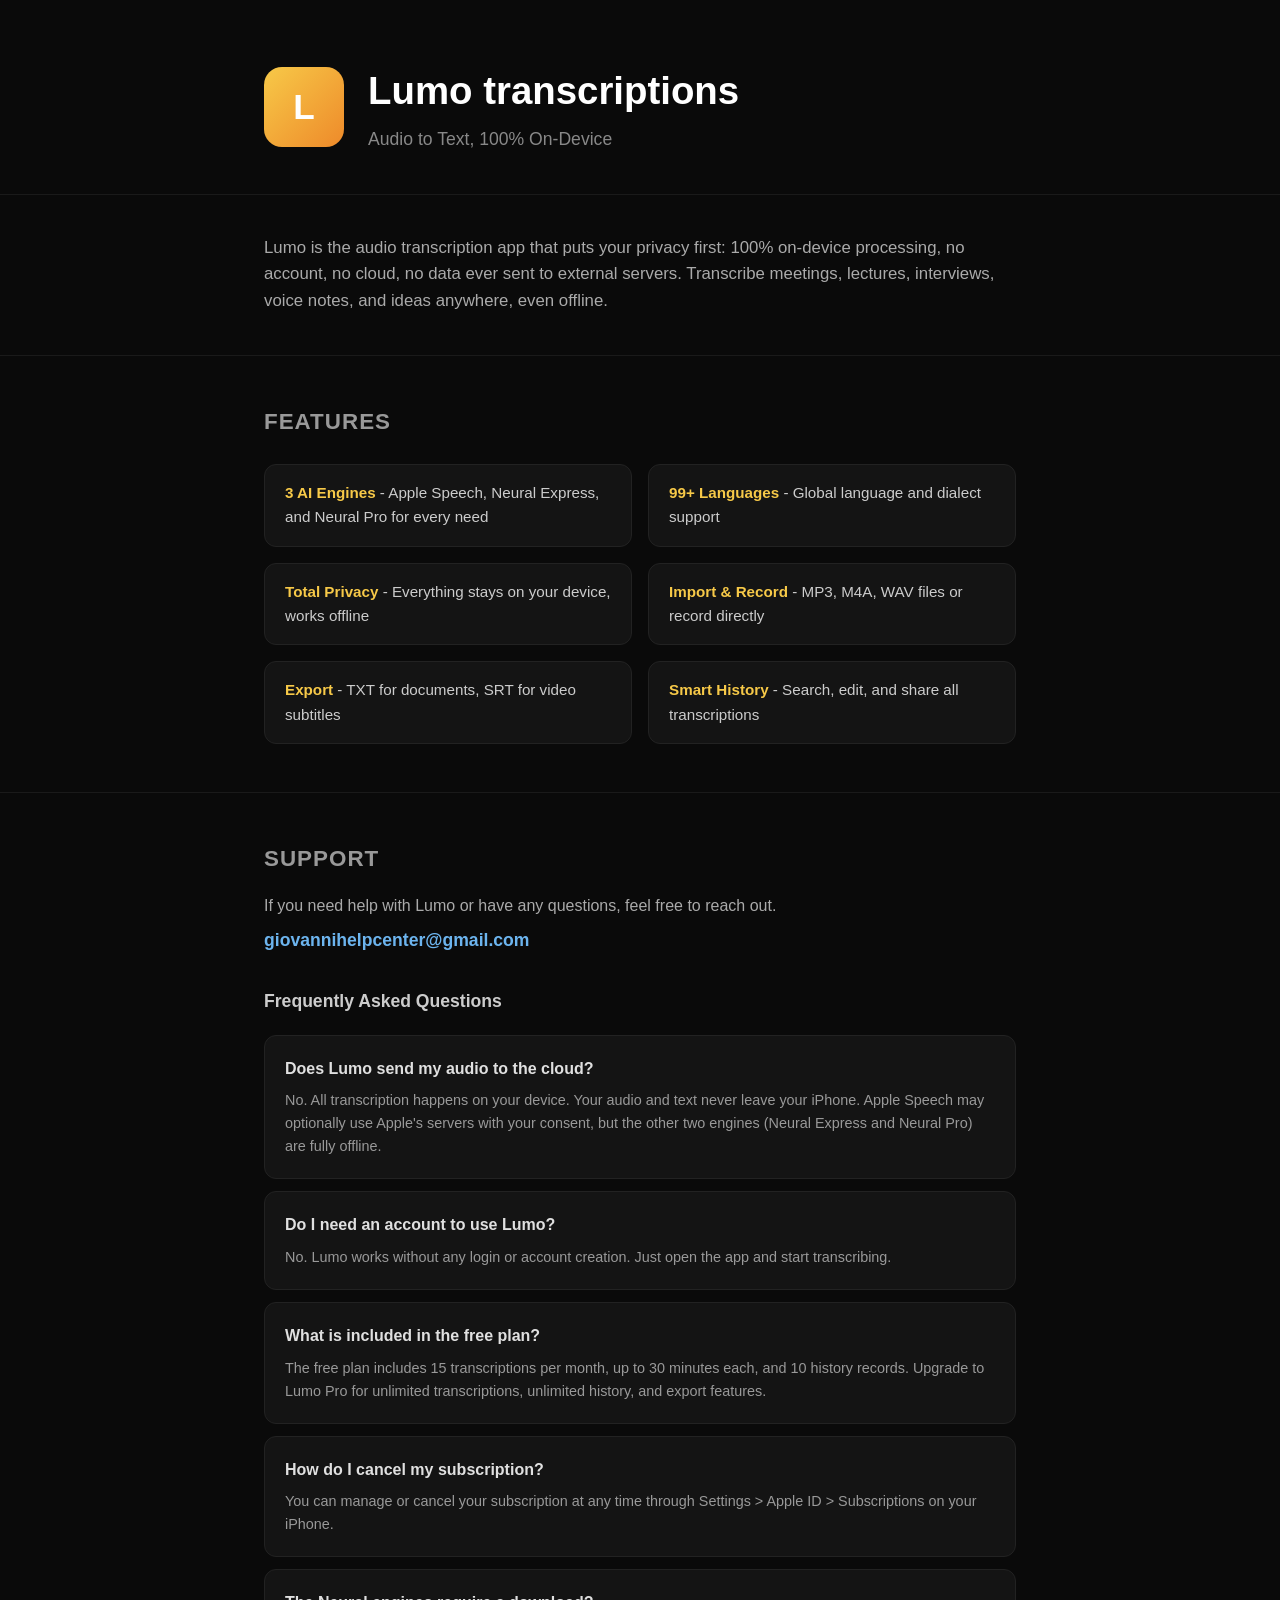
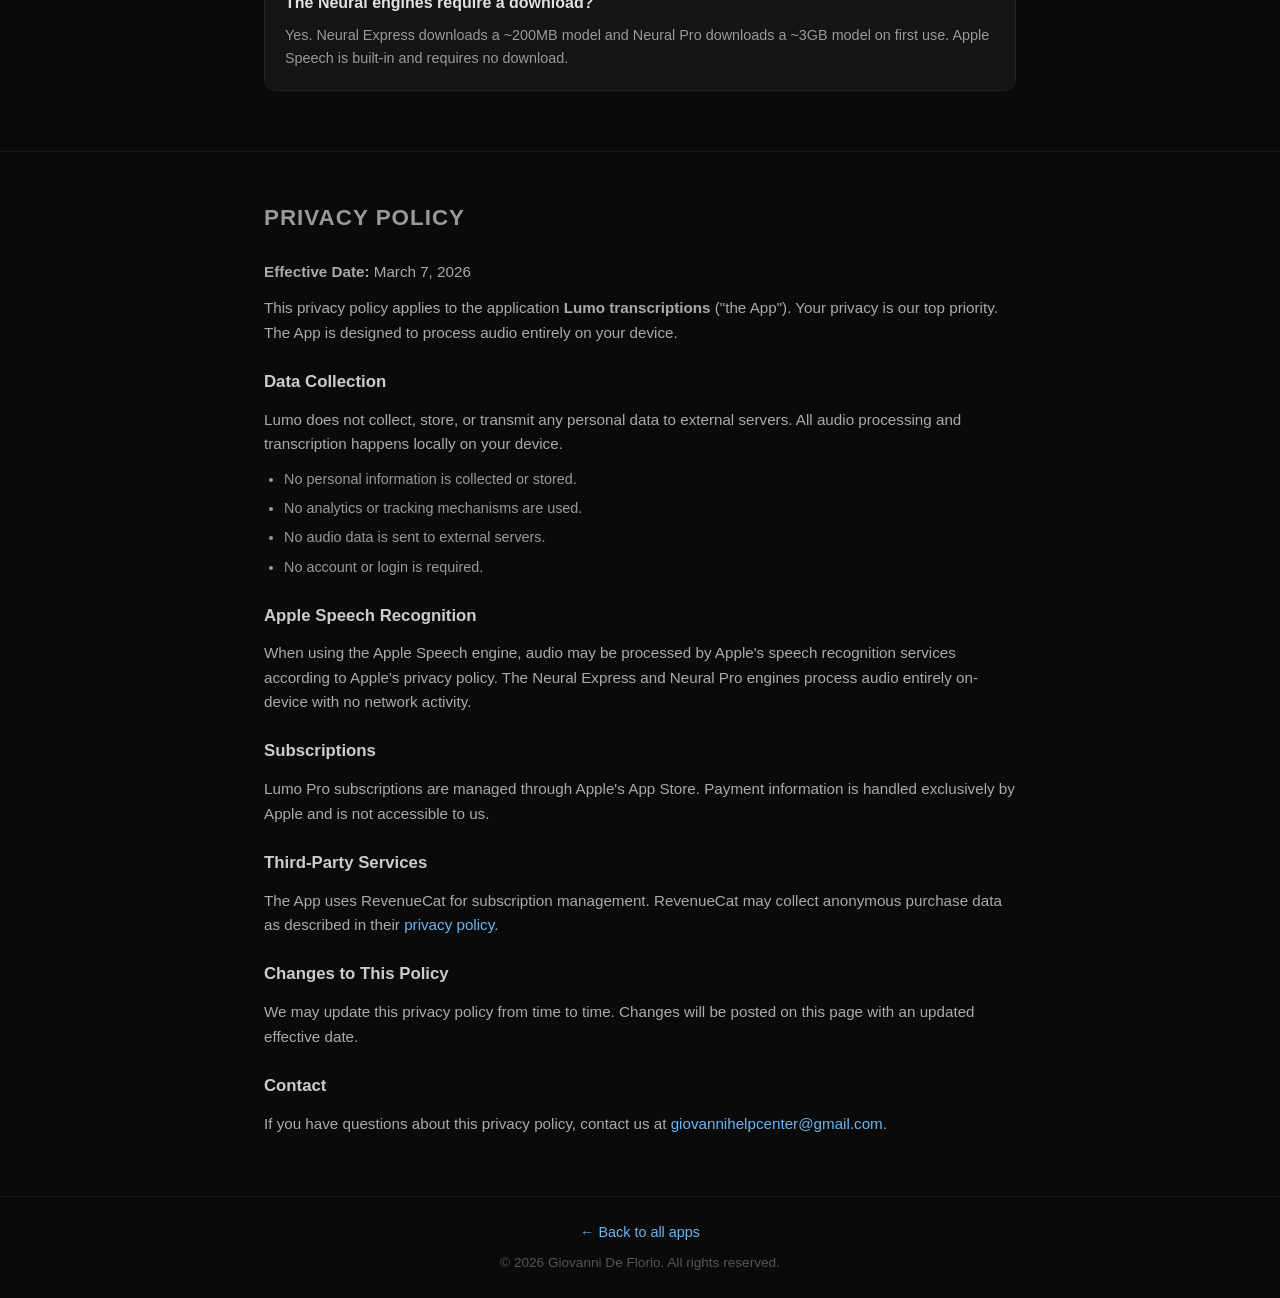
==== lumo/index.html @ 3e91b981 "new" ====
<!DOCTYPE html>
<html lang="en">
<head>
    <meta charset="UTF-8">
    <meta name="viewport" content="width=device-width, initial-scale=1.0">
    <title>Lumo transcriptions - Support</title>
    <link rel="stylesheet" href="../style.css">
    <link rel="stylesheet" href="style.css">
</head>
<body>
    <header class="app-header">
        <div class="container">
            <div class="app-hero">
                <div class="app-icon-large">L</div>
                <div>
                    <h1>Lumo transcriptions</h1>
                    <p class="tagline">Audio to Text, 100% On-Device</p>
                </div>
            </div>
        </div>
    </header>

    <main>
        <section class="app-description">
            <div class="container">
                <p>Lumo is the audio transcription app that puts your privacy first: 100% on-device processing, no account, no cloud, no data ever sent to external servers. Transcribe meetings, lectures, interviews, voice notes, and ideas anywhere, even offline.</p>
            </div>
        </section>

        <section class="features-section">
            <div class="container">
                <h2>Features</h2>
                <ul class="feature-list">
                    <li><strong>3 AI Engines</strong> - Apple Speech, Neural Express, and Neural Pro for every need</li>
                    <li><strong>99+ Languages</strong> - Global language and dialect support</li>
                    <li><strong>Total Privacy</strong> - Everything stays on your device, works offline</li>
                    <li><strong>Import & Record</strong> - MP3, M4A, WAV files or record directly</li>
                    <li><strong>Export</strong> - TXT for documents, SRT for video subtitles</li>
                    <li><strong>Smart History</strong> - Search, edit, and share all transcriptions</li>
                </ul>
            </div>
        </section>

        <section class="support-section" id="support">
            <div class="container">
                <h2>Support</h2>
                <p>If you need help with Lumo or have any questions, feel free to reach out.</p>
                <p class="support-email">
                    <a href="mailto:giovannihelpcenter@gmail.com">giovannihelpcenter@gmail.com</a>
                </p>
                <div class="faq">
                    <h3>Frequently Asked Questions</h3>
                    <div class="faq-item">
                        <h4>Does Lumo send my audio to the cloud?</h4>
                        <p>No. All transcription happens on your device. Your audio and text never leave your iPhone. Apple Speech may optionally use Apple's servers with your consent, but the other two engines (Neural Express and Neural Pro) are fully offline.</p>
                    </div>
                    <div class="faq-item">
                        <h4>Do I need an account to use Lumo?</h4>
                        <p>No. Lumo works without any login or account creation. Just open the app and start transcribing.</p>
                    </div>
                    <div class="faq-item">
                        <h4>What is included in the free plan?</h4>
                        <p>The free plan includes 15 transcriptions per month, up to 30 minutes each, and 10 history records. Upgrade to Lumo Pro for unlimited transcriptions, unlimited history, and export features.</p>
                    </div>
                    <div class="faq-item">
                        <h4>How do I cancel my subscription?</h4>
                        <p>You can manage or cancel your subscription at any time through Settings > Apple ID > Subscriptions on your iPhone.</p>
                    </div>
                    <div class="faq-item">
                        <h4>The Neural engines require a download?</h4>
                        <p>Yes. Neural Express downloads a ~200MB model and Neural Pro downloads a ~3GB model on first use. Apple Speech is built-in and requires no download.</p>
                    </div>
                </div>
            </div>
        </section>

        <section class="privacy-section" id="privacy">
            <div class="container">
                <h2>Privacy Policy</h2>
                <p><strong>Effective Date:</strong> March 7, 2026</p>

                <p>This privacy policy applies to the application <strong>Lumo transcriptions</strong> ("the App"). Your privacy is our top priority. The App is designed to process audio entirely on your device.</p>

                <h3>Data Collection</h3>
                <p>Lumo does not collect, store, or transmit any personal data to external servers. All audio processing and transcription happens locally on your device.</p>
                <ul>
                    <li>No personal information is collected or stored.</li>
                    <li>No analytics or tracking mechanisms are used.</li>
                    <li>No audio data is sent to external servers.</li>
                    <li>No account or login is required.</li>
                </ul>

                <h3>Apple Speech Recognition</h3>
                <p>When using the Apple Speech engine, audio may be processed by Apple's speech recognition services according to Apple's privacy policy. The Neural Express and Neural Pro engines process audio entirely on-device with no network activity.</p>

                <h3>Subscriptions</h3>
                <p>Lumo Pro subscriptions are managed through Apple's App Store. Payment information is handled exclusively by Apple and is not accessible to us.</p>

                <h3>Third-Party Services</h3>
                <p>The App uses RevenueCat for subscription management. RevenueCat may collect anonymous purchase data as described in their <a href="https://www.revenuecat.com/privacy/" target="_blank" rel="noopener">privacy policy</a>.</p>

                <h3>Changes to This Policy</h3>
                <p>We may update this privacy policy from time to time. Changes will be posted on this page with an updated effective date.</p>

                <h3>Contact</h3>
                <p>If you have questions about this privacy policy, contact us at <a href="mailto:giovannihelpcenter@gmail.com">giovannihelpcenter@gmail.com</a>.</p>
            </div>
        </section>
    </main>

    <footer>
        <div class="container">
            <p><a href="/">&larr; Back to all apps</a></p>
            <p>&copy; 2026 Giovanni De Florio. All rights reserved.</p>
        </div>
    </footer>
</body>
</html>
---- style.css ----
* {
    box-sizing: border-box;
    margin: 0;
    padding: 0;
}

body {
    font-family: -apple-system, BlinkMacSystemFont, 'Segoe UI', Roboto, sans-serif;
    background: #0a0a0a;
    color: #e0e0e0;
    min-height: 100vh;
    line-height: 1.6;
}

a {
    color: #6cb4ee;
    text-decoration: none;
}

a:hover {
    color: #8cc8ff;
}

.container {
    max-width: 800px;
    margin: 0 auto;
    padding: 0 24px;
}

/* Header */
header {
    padding: 80px 24px 40px;
    text-align: center;
    border-bottom: 1px solid #1a1a1a;
}

header h1 {
    font-size: 2.4rem;
    font-weight: 700;
    color: #fff;
    margin-bottom: 8px;
}

.tagline {
    font-size: 1.1rem;
    color: #888;
    font-weight: 400;
}

/* Apps */
.apps {
    padding: 60px 24px;
}

.apps h2, .contact h2 {
    font-size: 1.4rem;
    font-weight: 600;
    color: #999;
    text-transform: uppercase;
    letter-spacing: 1px;
    margin-bottom: 32px;
}

.apps-grid {
    display: grid;
    gap: 20px;
}

.app-card {
    display: flex;
    align-items: center;
    gap: 20px;
    background: #141414;
    border: 1px solid #222;
    border-radius: 16px;
    padding: 24px;
    text-decoration: none;
    color: inherit;
    transition: border-color 0.2s, background 0.2s;
}

.app-card:hover {
    border-color: #333;
    background: #1a1a1a;
    color: inherit;
}

.app-icon-placeholder {
    width: 64px;
    height: 64px;
    border-radius: 14px;
    background: linear-gradient(135deg, #f7c948, #ee8a2a);
    display: flex;
    align-items: center;
    justify-content: center;
    font-size: 1.8rem;
    font-weight: 700;
    color: #fff;
    flex-shrink: 0;
}

.app-info h3 {
    font-size: 1.2rem;
    font-weight: 600;
    color: #fff;
    margin-bottom: 4px;
}

.app-info p {
    font-size: 0.95rem;
    color: #888;
    margin-bottom: 8px;
}

.app-badge {
    display: inline-block;
    font-size: 0.75rem;
    font-weight: 600;
    color: #f7c948;
    background: rgba(247, 201, 72, 0.1);
    border: 1px solid rgba(247, 201, 72, 0.2);
    padding: 2px 10px;
    border-radius: 20px;
}

/* Contact */
.contact {
    padding: 40px 24px 60px;
    text-align: center;
    border-top: 1px solid #1a1a1a;
}

.contact p {
    color: #888;
    font-size: 1rem;
}

/* Footer */
footer {
    padding: 24px;
    text-align: center;
    border-top: 1px solid #1a1a1a;
}

footer p {
    color: #555;
    font-size: 0.85rem;
}

/* Responsive */
@media (max-width: 600px) {
    header { padding: 60px 16px 32px; }
    header h1 { font-size: 1.8rem; }
    .app-card { flex-direction: column; text-align: center; }
    .app-icon-placeholder { width: 56px; height: 56px; font-size: 1.5rem; }
}
---- lumo/style.css ----
/* Lumo-specific styles */

.app-header {
    padding: 60px 24px 40px;
    text-align: left;
}

.app-hero {
    display: flex;
    align-items: center;
    gap: 24px;
    max-width: 800px;
    margin: 0 auto;
}

.app-icon-large {
    width: 80px;
    height: 80px;
    border-radius: 18px;
    background: linear-gradient(135deg, #f7c948, #ee8a2a);
    display: flex;
    align-items: center;
    justify-content: center;
    font-size: 2.2rem;
    font-weight: 700;
    color: #fff;
    flex-shrink: 0;
}

.app-header h1 {
    margin-bottom: 4px;
}

/* Description */
.app-description {
    padding: 40px 24px;
    border-bottom: 1px solid #1a1a1a;
}

.app-description p {
    color: #aaa;
    font-size: 1.05rem;
    max-width: 800px;
    margin: 0 auto;
}

/* Features */
.features-section {
    padding: 48px 24px;
    border-bottom: 1px solid #1a1a1a;
}

.features-section h2 {
    font-size: 1.4rem;
    font-weight: 600;
    color: #999;
    text-transform: uppercase;
    letter-spacing: 1px;
    margin-bottom: 24px;
}

.feature-list {
    list-style: none;
    padding: 0;
    display: grid;
    grid-template-columns: repeat(auto-fit, minmax(280px, 1fr));
    gap: 16px;
}

.feature-list li {
    background: #141414;
    border: 1px solid #222;
    border-radius: 12px;
    padding: 16px 20px;
    font-size: 0.95rem;
    color: #ccc;
}

.feature-list li strong {
    color: #f7c948;
}

/* Support */
.support-section {
    padding: 48px 24px;
    border-bottom: 1px solid #1a1a1a;
}

.support-section h2 {
    font-size: 1.4rem;
    font-weight: 600;
    color: #999;
    text-transform: uppercase;
    letter-spacing: 1px;
    margin-bottom: 16px;
}

.support-section > .container > p {
    color: #aaa;
    margin-bottom: 8px;
}

.support-email {
    margin-bottom: 32px !important;
}

.support-email a {
    font-size: 1.1rem;
    font-weight: 600;
    color: #6cb4ee;
}

.faq h3 {
    font-size: 1.1rem;
    color: #ccc;
    margin-bottom: 20px;
    font-weight: 600;
}

.faq-item {
    background: #141414;
    border: 1px solid #222;
    border-radius: 12px;
    padding: 20px;
    margin-bottom: 12px;
}

.faq-item h4 {
    color: #e0e0e0;
    font-size: 1rem;
    font-weight: 600;
    margin-bottom: 8px;
}

.faq-item p {
    color: #999;
    font-size: 0.9rem;
    line-height: 1.6;
}

/* Privacy */
.privacy-section {
    padding: 48px 24px;
}

.privacy-section h2 {
    font-size: 1.4rem;
    font-weight: 600;
    color: #999;
    text-transform: uppercase;
    letter-spacing: 1px;
    margin-bottom: 24px;
}

.privacy-section h3 {
    color: #ccc;
    font-size: 1.05rem;
    margin: 24px 0 12px;
    font-weight: 600;
}

.privacy-section p {
    color: #aaa;
    font-size: 0.95rem;
    margin-bottom: 12px;
}

.privacy-section ul {
    padding-left: 20px;
    margin-bottom: 16px;
}

.privacy-section li {
    color: #999;
    font-size: 0.9rem;
    margin-bottom: 6px;
}

/* Footer override */
footer a {
    display: block;
    margin-bottom: 8px;
    font-size: 0.9rem;
}

/* Responsive */
@media (max-width: 600px) {
    .app-hero {
        flex-direction: column;
        text-align: center;
    }
    .app-icon-large {
        width: 64px;
        height: 64px;
        font-size: 1.8rem;
    }
    .feature-list {
        grid-template-columns: 1fr;
    }
}
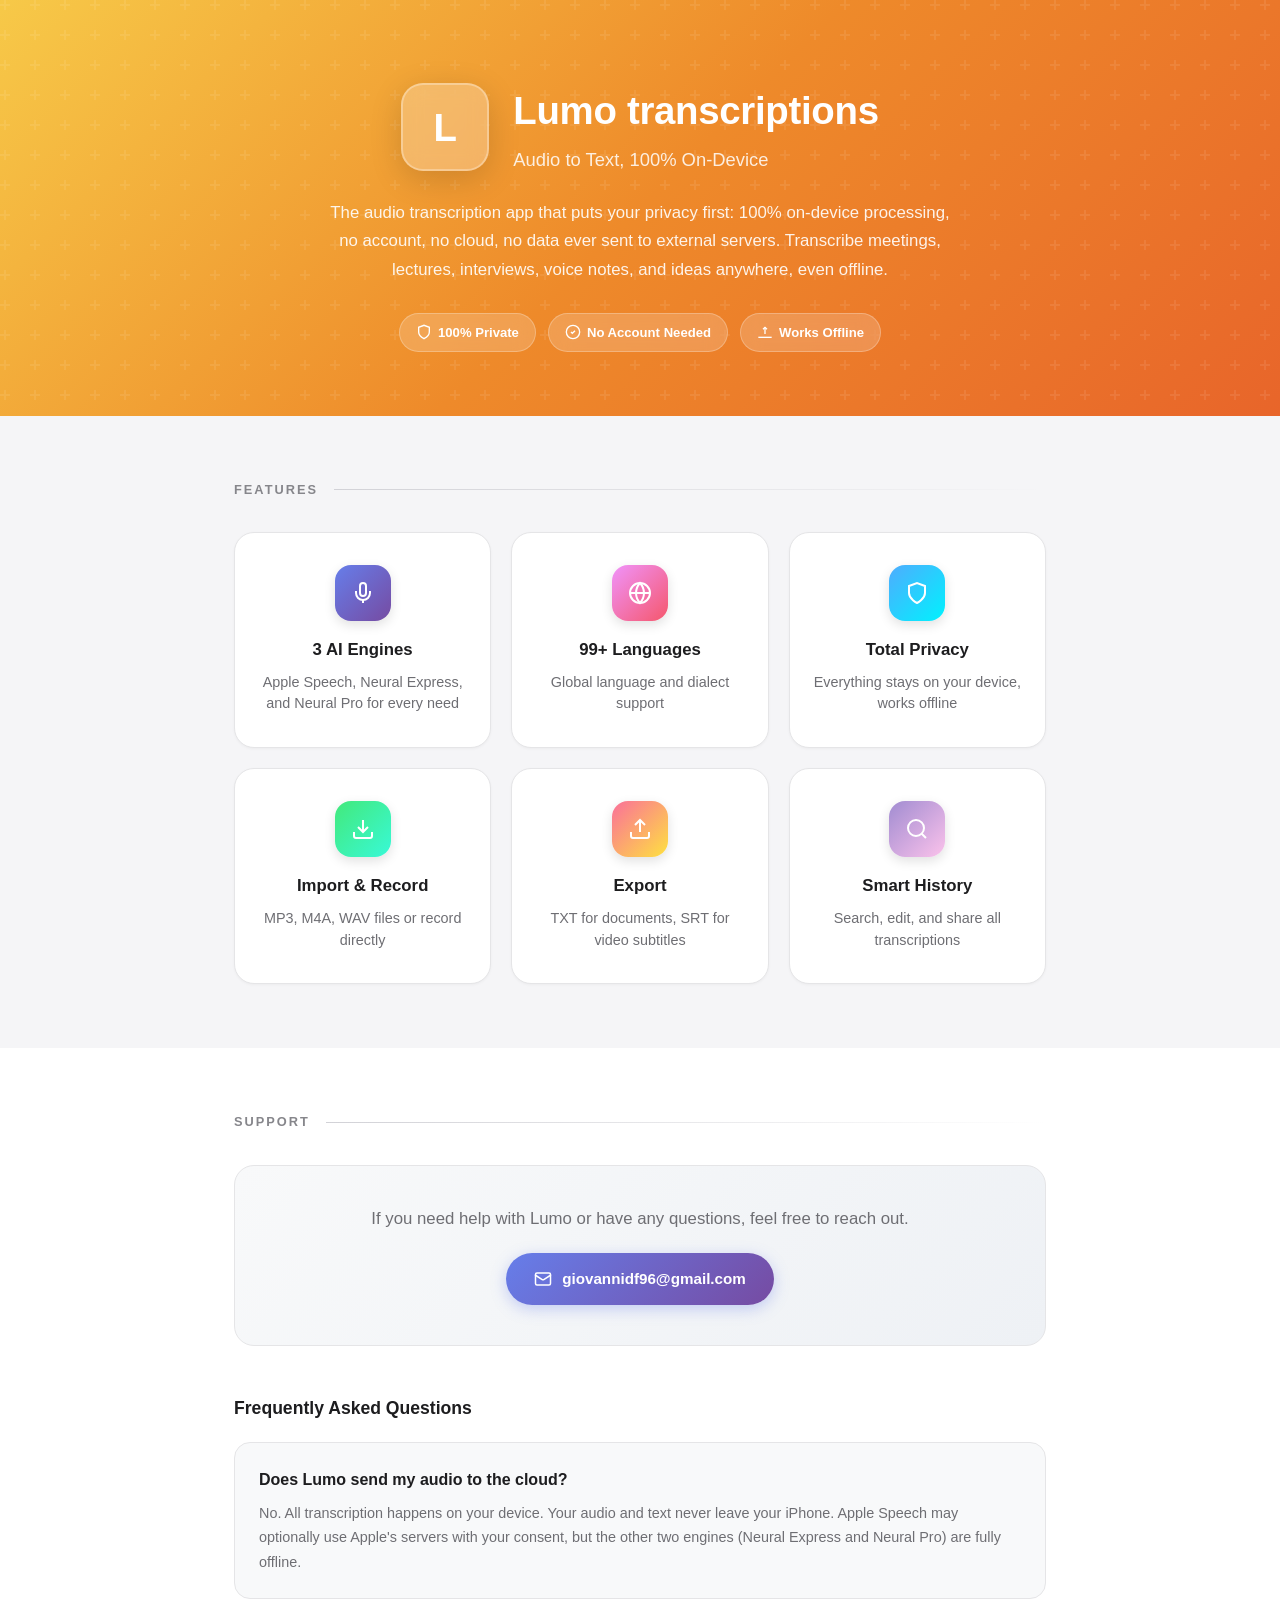
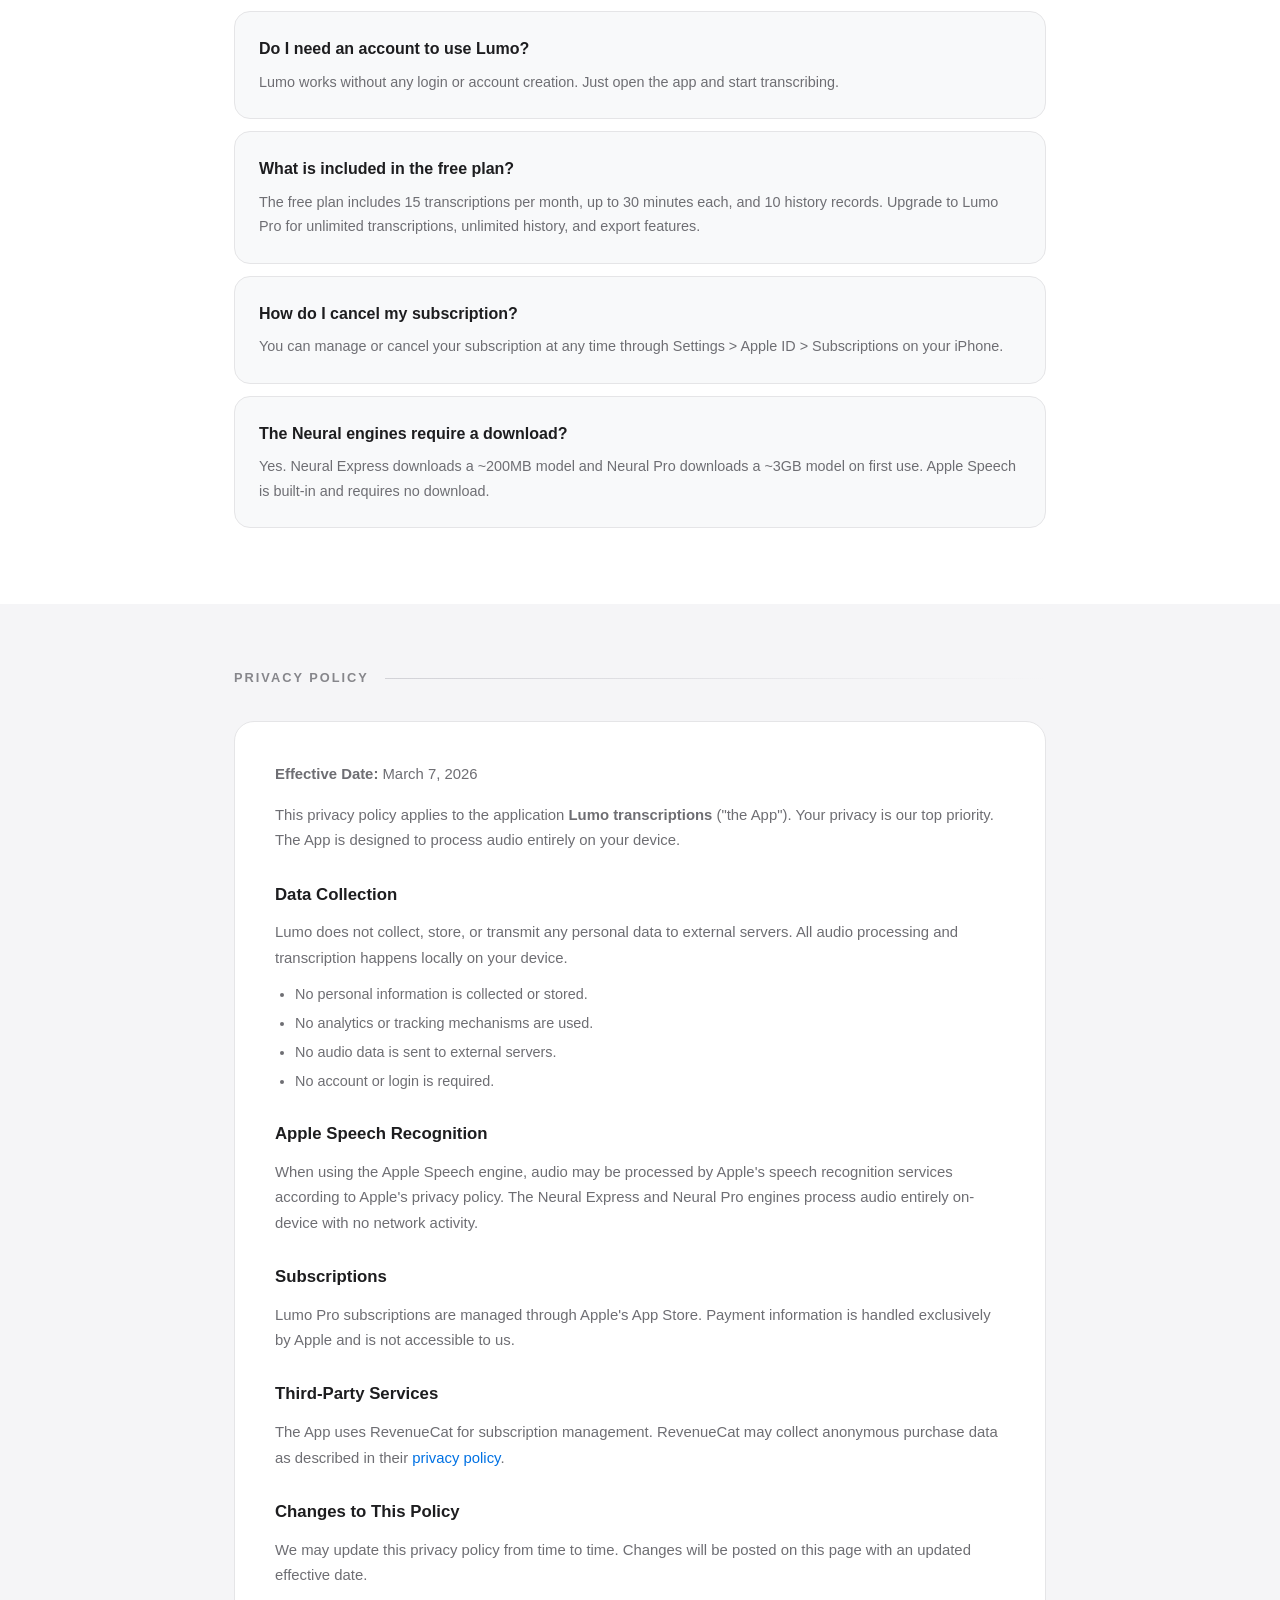
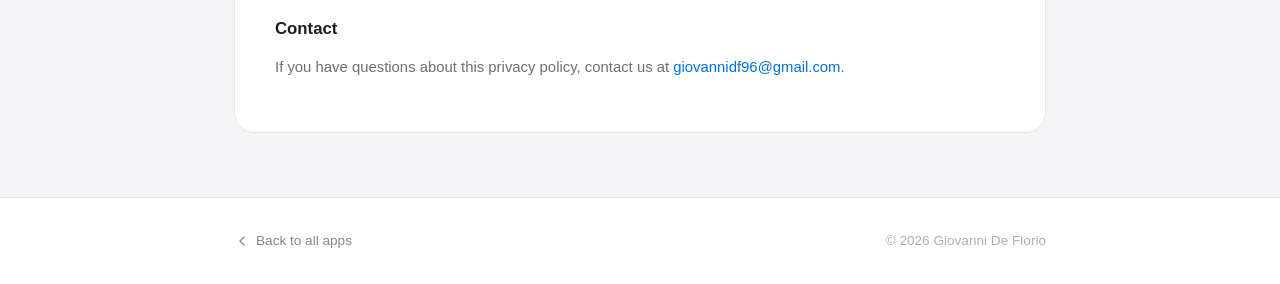
==== commit f6567448: "up" ====
--- a/lumo/index.html
+++ b/lumo/index.html
@@ -3,51 +3,107 @@
 <head>
     <meta charset="UTF-8">
     <meta name="viewport" content="width=device-width, initial-scale=1.0">
-    <title>Lumo transcriptions - Support</title>
+    <title>Lumo transcriptions - Privacy-First Audio Transcription</title>
     <link rel="stylesheet" href="../style.css">
     <link rel="stylesheet" href="style.css">
 </head>
 <body>
     <header class="app-header">
-        <div class="container">
+        <div class="header-bg"></div>
+        <div class="container header-content">
             <div class="app-hero">
                 <div class="app-icon-large">L</div>
-                <div>
+                <div class="hero-text">
                     <h1>Lumo transcriptions</h1>
                     <p class="tagline">Audio to Text, 100% On-Device</p>
                 </div>
+            </div>
+            <p class="hero-desc">The audio transcription app that puts your privacy first: 100% on-device processing, no account, no cloud, no data ever sent to external servers. Transcribe meetings, lectures, interviews, voice notes, and ideas anywhere, even offline.</p>
+            <div class="hero-badges">
+                <span class="hero-badge">
+                    <svg width="16" height="16" viewBox="0 0 24 24" fill="none" stroke="currentColor" stroke-width="2"><path d="M12 22s8-4 8-10V5l-8-3-8 3v7c0 6 8 10 8 10z"/></svg>
+                    100% Private
+                </span>
+                <span class="hero-badge">
+                    <svg width="16" height="16" viewBox="0 0 24 24" fill="none" stroke="currentColor" stroke-width="2"><circle cx="12" cy="12" r="10"/><path d="m9 12 2 2 4-4"/></svg>
+                    No Account Needed
+                </span>
+                <span class="hero-badge">
+                    <svg width="16" height="16" viewBox="0 0 24 24" fill="none" stroke="currentColor" stroke-width="2"><path d="M2 20h20"/><path d="m9 8 3-3 3 3"/><path d="M12 5v10"/></svg>
+                    Works Offline
+                </span>
             </div>
         </div>
     </header>
 
     <main>
-        <section class="app-description">
-            <div class="container">
-                <p>Lumo is the audio transcription app that puts your privacy first: 100% on-device processing, no account, no cloud, no data ever sent to external servers. Transcribe meetings, lectures, interviews, voice notes, and ideas anywhere, even offline.</p>
-            </div>
-        </section>
-
         <section class="features-section">
             <div class="container">
-                <h2>Features</h2>
-                <ul class="feature-list">
-                    <li><strong>3 AI Engines</strong> - Apple Speech, Neural Express, and Neural Pro for every need</li>
-                    <li><strong>99+ Languages</strong> - Global language and dialect support</li>
-                    <li><strong>Total Privacy</strong> - Everything stays on your device, works offline</li>
-                    <li><strong>Import & Record</strong> - MP3, M4A, WAV files or record directly</li>
-                    <li><strong>Export</strong> - TXT for documents, SRT for video subtitles</li>
-                    <li><strong>Smart History</strong> - Search, edit, and share all transcriptions</li>
-                </ul>
+                <div class="section-header">
+                    <h2>Features</h2>
+                    <div class="section-line"></div>
+                </div>
+                <div class="features-grid">
+                    <div class="feature-card">
+                        <div class="feature-icon" style="background: linear-gradient(135deg, #667eea, #764ba2);">
+                            <svg width="24" height="24" viewBox="0 0 24 24" fill="none" stroke="#fff" stroke-width="2"><path d="M12 2a3 3 0 0 0-3 3v7a3 3 0 0 0 6 0V5a3 3 0 0 0-3-3Z"/><path d="M19 10v2a7 7 0 0 1-14 0v-2"/><line x1="12" x2="12" y1="19" y2="22"/></svg>
+                        </div>
+                        <h3>3 AI Engines</h3>
+                        <p>Apple Speech, Neural Express, and Neural Pro for every need</p>
+                    </div>
+                    <div class="feature-card">
+                        <div class="feature-icon" style="background: linear-gradient(135deg, #f093fb, #f5576c);">
+                            <svg width="24" height="24" viewBox="0 0 24 24" fill="none" stroke="#fff" stroke-width="2"><circle cx="12" cy="12" r="10"/><line x1="2" x2="22" y1="12" y2="12"/><path d="M12 2a15.3 15.3 0 0 1 4 10 15.3 15.3 0 0 1-4 10 15.3 15.3 0 0 1-4-10 15.3 15.3 0 0 1 4-10z"/></svg>
+                        </div>
+                        <h3>99+ Languages</h3>
+                        <p>Global language and dialect support</p>
+                    </div>
+                    <div class="feature-card">
+                        <div class="feature-icon" style="background: linear-gradient(135deg, #4facfe, #00f2fe);">
+                            <svg width="24" height="24" viewBox="0 0 24 24" fill="none" stroke="#fff" stroke-width="2"><path d="M12 22s8-4 8-10V5l-8-3-8 3v7c0 6 8 10 8 10z"/></svg>
+                        </div>
+                        <h3>Total Privacy</h3>
+                        <p>Everything stays on your device, works offline</p>
+                    </div>
+                    <div class="feature-card">
+                        <div class="feature-icon" style="background: linear-gradient(135deg, #43e97b, #38f9d7);">
+                            <svg width="24" height="24" viewBox="0 0 24 24" fill="none" stroke="#fff" stroke-width="2"><path d="M21 15v4a2 2 0 0 1-2 2H5a2 2 0 0 1-2-2v-4"/><polyline points="7 10 12 15 17 10"/><line x1="12" x2="12" y1="15" y2="3"/></svg>
+                        </div>
+                        <h3>Import & Record</h3>
+                        <p>MP3, M4A, WAV files or record directly</p>
+                    </div>
+                    <div class="feature-card">
+                        <div class="feature-icon" style="background: linear-gradient(135deg, #fa709a, #fee140);">
+                            <svg width="24" height="24" viewBox="0 0 24 24" fill="none" stroke="#fff" stroke-width="2"><path d="M21 15v4a2 2 0 0 1-2 2H5a2 2 0 0 1-2-2v-4"/><polyline points="17 8 12 3 7 8"/><line x1="12" x2="12" y1="3" y2="15"/></svg>
+                        </div>
+                        <h3>Export</h3>
+                        <p>TXT for documents, SRT for video subtitles</p>
+                    </div>
+                    <div class="feature-card">
+                        <div class="feature-icon" style="background: linear-gradient(135deg, #a18cd1, #fbc2eb);">
+                            <svg width="24" height="24" viewBox="0 0 24 24" fill="none" stroke="#fff" stroke-width="2"><circle cx="11" cy="11" r="8"/><path d="m21 21-4.3-4.3"/></svg>
+                        </div>
+                        <h3>Smart History</h3>
+                        <p>Search, edit, and share all transcriptions</p>
+                    </div>
+                </div>
             </div>
         </section>
 
         <section class="support-section" id="support">
             <div class="container">
-                <h2>Support</h2>
-                <p>If you need help with Lumo or have any questions, feel free to reach out.</p>
-                <p class="support-email">
-                    <a href="mailto:giovannihelpcenter@gmail.com">giovannihelpcenter@gmail.com</a>
-                </p>
+                <div class="section-header">
+                    <h2>Support</h2>
+                    <div class="section-line"></div>
+                </div>
+                <div class="support-box">
+                    <p>If you need help with Lumo or have any questions, feel free to reach out.</p>
+                    <a href="mailto:giovannidf96@gmail.com" class="support-btn">
+                        <svg width="18" height="18" viewBox="0 0 24 24" fill="none" stroke="currentColor" stroke-width="2" stroke-linecap="round" stroke-linejoin="round"><rect x="2" y="4" width="20" height="16" rx="2"/><path d="m22 7-8.97 5.7a1.94 1.94 0 0 1-2.06 0L2 7"/></svg>
+                        giovannidf96@gmail.com
+                    </a>
+                </div>
+
                 <div class="faq">
                     <h3>Frequently Asked Questions</h3>
                     <div class="faq-item">
@@ -56,7 +112,7 @@
                     </div>
                     <div class="faq-item">
                         <h4>Do I need an account to use Lumo?</h4>
-                        <p>No. Lumo works without any login or account creation. Just open the app and start transcribing.</p>
+                        <p>Lumo works without any login or account creation. Just open the app and start transcribing.</p>
                     </div>
                     <div class="faq-item">
                         <h4>What is included in the free plan?</h4>
@@ -76,42 +132,52 @@
 
         <section class="privacy-section" id="privacy">
             <div class="container">
-                <h2>Privacy Policy</h2>
-                <p><strong>Effective Date:</strong> March 7, 2026</p>
+                <div class="section-header">
+                    <h2>Privacy Policy</h2>
+                    <div class="section-line"></div>
+                </div>
+                <div class="privacy-content">
+                    <p class="privacy-date"><strong>Effective Date:</strong> March 7, 2026</p>
 
-                <p>This privacy policy applies to the application <strong>Lumo transcriptions</strong> ("the App"). Your privacy is our top priority. The App is designed to process audio entirely on your device.</p>
+                    <p>This privacy policy applies to the application <strong>Lumo transcriptions</strong> ("the App"). Your privacy is our top priority. The App is designed to process audio entirely on your device.</p>
 
-                <h3>Data Collection</h3>
-                <p>Lumo does not collect, store, or transmit any personal data to external servers. All audio processing and transcription happens locally on your device.</p>
-                <ul>
-                    <li>No personal information is collected or stored.</li>
-                    <li>No analytics or tracking mechanisms are used.</li>
-                    <li>No audio data is sent to external servers.</li>
-                    <li>No account or login is required.</li>
-                </ul>
+                    <h3>Data Collection</h3>
+                    <p>Lumo does not collect, store, or transmit any personal data to external servers. All audio processing and transcription happens locally on your device.</p>
+                    <ul>
+                        <li>No personal information is collected or stored.</li>
+                        <li>No analytics or tracking mechanisms are used.</li>
+                        <li>No audio data is sent to external servers.</li>
+                        <li>No account or login is required.</li>
+                    </ul>
 
-                <h3>Apple Speech Recognition</h3>
-                <p>When using the Apple Speech engine, audio may be processed by Apple's speech recognition services according to Apple's privacy policy. The Neural Express and Neural Pro engines process audio entirely on-device with no network activity.</p>
+                    <h3>Apple Speech Recognition</h3>
+                    <p>When using the Apple Speech engine, audio may be processed by Apple's speech recognition services according to Apple's privacy policy. The Neural Express and Neural Pro engines process audio entirely on-device with no network activity.</p>
 
-                <h3>Subscriptions</h3>
-                <p>Lumo Pro subscriptions are managed through Apple's App Store. Payment information is handled exclusively by Apple and is not accessible to us.</p>
+                    <h3>Subscriptions</h3>
+                    <p>Lumo Pro subscriptions are managed through Apple's App Store. Payment information is handled exclusively by Apple and is not accessible to us.</p>
 
-                <h3>Third-Party Services</h3>
-                <p>The App uses RevenueCat for subscription management. RevenueCat may collect anonymous purchase data as described in their <a href="https://www.revenuecat.com/privacy/" target="_blank" rel="noopener">privacy policy</a>.</p>
+                    <h3>Third-Party Services</h3>
+                    <p>The App uses RevenueCat for subscription management. RevenueCat may collect anonymous purchase data as described in their <a href="https://www.revenuecat.com/privacy/" target="_blank" rel="noopener">privacy policy</a>.</p>
 
-                <h3>Changes to This Policy</h3>
-                <p>We may update this privacy policy from time to time. Changes will be posted on this page with an updated effective date.</p>
+                    <h3>Changes to This Policy</h3>
+                    <p>We may update this privacy policy from time to time. Changes will be posted on this page with an updated effective date.</p>
 
-                <h3>Contact</h3>
-                <p>If you have questions about this privacy policy, contact us at <a href="mailto:giovannihelpcenter@gmail.com">giovannihelpcenter@gmail.com</a>.</p>
+                    <h3>Contact</h3>
+                    <p>If you have questions about this privacy policy, contact us at <a href="mailto:giovannidf96@gmail.com">giovannidf96@gmail.com</a>.</p>
+                </div>
             </div>
         </section>
     </main>
 
     <footer>
         <div class="container">
-            <p><a href="/">&larr; Back to all apps</a></p>
-            <p>&copy; 2026 Giovanni De Florio. All rights reserved.</p>
+            <div class="footer-content">
+                <a href="/" class="back-link">
+                    <svg width="16" height="16" viewBox="0 0 24 24" fill="none" stroke="currentColor" stroke-width="2" stroke-linecap="round" stroke-linejoin="round"><path d="m15 18-6-6 6-6"/></svg>
+                    Back to all apps
+                </a>
+                <p>&copy; 2026 Giovanni De Florio</p>
+            </div>
         </div>
     </footer>
 </body>
--- a/style.css
+++ b/style.css
@@ -5,60 +5,139 @@
 }
 
 body {
-    font-family: -apple-system, BlinkMacSystemFont, 'Segoe UI', Roboto, sans-serif;
-    background: #0a0a0a;
-    color: #e0e0e0;
+    font-family: 'Inter', -apple-system, BlinkMacSystemFont, 'Segoe UI', Roboto, sans-serif;
+    background: #f5f5f7;
+    color: #1d1d1f;
     min-height: 100vh;
     line-height: 1.6;
+    -webkit-font-smoothing: antialiased;
 }
 
 a {
-    color: #6cb4ee;
+    color: #0071e3;
     text-decoration: none;
+    transition: color 0.2s;
 }
 
 a:hover {
-    color: #8cc8ff;
+    color: #0077ed;
 }
 
 .container {
-    max-width: 800px;
+    max-width: 860px;
     margin: 0 auto;
     padding: 0 24px;
 }
 
 /* Header */
 header {
-    padding: 80px 24px 40px;
+    position: relative;
+    padding: 100px 24px 60px;
     text-align: center;
-    border-bottom: 1px solid #1a1a1a;
+    overflow: hidden;
+    background: linear-gradient(135deg, #667eea 0%, #764ba2 100%);
+    color: #fff;
+}
+
+.header-bg {
+    position: absolute;
+    inset: 0;
+    background: url("data:image/svg+xml,%3Csvg width='60' height='60' viewBox='0 0 60 60' xmlns='http://www.w3.org/2000/svg'%3E%3Cg fill='none' fill-rule='evenodd'%3E%3Cg fill='%23ffffff' fill-opacity='0.05'%3E%3Cpath d='M36 34v-4h-2v4h-4v2h4v4h2v-4h4v-2h-4zm0-30V0h-2v4h-4v2h4v4h2V6h4V4h-4zM6 34v-4H4v4H0v2h4v4h2v-4h4v-2H6zM6 4V0H4v4H0v2h4v4h2V6h4V4H6z'/%3E%3C/g%3E%3C/g%3E%3C/svg%3E");
+    pointer-events: none;
+}
+
+.header-content {
+    position: relative;
+    z-index: 1;
+}
+
+.avatar {
+    width: 80px;
+    height: 80px;
+    border-radius: 50%;
+    background: rgba(255, 255, 255, 0.2);
+    backdrop-filter: blur(10px);
+    -webkit-backdrop-filter: blur(10px);
+    border: 2px solid rgba(255, 255, 255, 0.3);
+    display: flex;
+    align-items: center;
+    justify-content: center;
+    font-size: 1.6rem;
+    font-weight: 700;
+    color: #fff;
+    margin: 0 auto 24px;
+    letter-spacing: 1px;
 }
 
 header h1 {
-    font-size: 2.4rem;
+    font-size: 2.8rem;
+    font-weight: 800;
+    color: #fff;
+    margin-bottom: 8px;
+    letter-spacing: -0.5px;
+}
+
+.tagline {
+    font-size: 1.2rem;
+    color: rgba(255, 255, 255, 0.8);
+    font-weight: 500;
+    margin-bottom: 28px;
+}
+
+.header-links {
+    display: flex;
+    justify-content: center;
+    gap: 12px;
+}
+
+.header-link {
+    display: inline-flex;
+    align-items: center;
+    gap: 8px;
+    color: #fff;
+    background: rgba(255, 255, 255, 0.15);
+    backdrop-filter: blur(10px);
+    -webkit-backdrop-filter: blur(10px);
+    border: 1px solid rgba(255, 255, 255, 0.2);
+    padding: 10px 20px;
+    border-radius: 50px;
+    font-size: 0.9rem;
+    font-weight: 500;
+    transition: background 0.2s, transform 0.2s;
+}
+
+.header-link:hover {
+    background: rgba(255, 255, 255, 0.25);
+    color: #fff;
+    transform: translateY(-1px);
+}
+
+/* Section header */
+.section-header {
+    display: flex;
+    align-items: center;
+    gap: 16px;
+    margin-bottom: 32px;
+}
+
+.section-header h2 {
+    font-size: 0.8rem;
     font-weight: 700;
-    color: #fff;
-    margin-bottom: 8px;
-}
-
-.tagline {
-    font-size: 1.1rem;
-    color: #888;
-    font-weight: 400;
+    color: #86868b;
+    text-transform: uppercase;
+    letter-spacing: 2px;
+    white-space: nowrap;
+}
+
+.section-line {
+    flex: 1;
+    height: 1px;
+    background: linear-gradient(to right, #d2d2d7, transparent);
 }
 
 /* Apps */
 .apps {
-    padding: 60px 24px;
-}
-
-.apps h2, .contact h2 {
-    font-size: 1.4rem;
-    font-weight: 600;
-    color: #999;
-    text-transform: uppercase;
-    letter-spacing: 1px;
-    margin-bottom: 32px;
+    padding: 64px 24px 80px;
 }
 
 .apps-grid {
@@ -69,88 +148,170 @@
 .app-card {
     display: flex;
     align-items: center;
-    gap: 20px;
-    background: #141414;
-    border: 1px solid #222;
-    border-radius: 16px;
-    padding: 24px;
+    gap: 24px;
+    background: #fff;
+    border: 1px solid #e5e5e7;
+    border-radius: 20px;
+    padding: 28px 32px;
     text-decoration: none;
     color: inherit;
-    transition: border-color 0.2s, background 0.2s;
+    transition: transform 0.25s ease, box-shadow 0.25s ease;
+    box-shadow: 0 1px 3px rgba(0, 0, 0, 0.04), 0 4px 12px rgba(0, 0, 0, 0.02);
 }
 
 .app-card:hover {
-    border-color: #333;
-    background: #1a1a1a;
+    transform: translateY(-4px);
+    box-shadow: 0 12px 40px rgba(0, 0, 0, 0.1), 0 2px 8px rgba(0, 0, 0, 0.04);
     color: inherit;
 }
 
+.app-card:hover .app-arrow {
+    transform: translateX(4px);
+    opacity: 1;
+}
+
 .app-icon-placeholder {
-    width: 64px;
-    height: 64px;
-    border-radius: 14px;
-    background: linear-gradient(135deg, #f7c948, #ee8a2a);
+    width: 72px;
+    height: 72px;
+    border-radius: 18px;
+    background: linear-gradient(145deg, #f7c948, #ee8a2a);
     display: flex;
     align-items: center;
     justify-content: center;
-    font-size: 1.8rem;
+    font-size: 2rem;
+    font-weight: 800;
+    color: #fff;
+    flex-shrink: 0;
+    box-shadow: 0 6px 20px rgba(238, 138, 42, 0.35);
+}
+
+.app-info {
+    flex: 1;
+    min-width: 0;
+}
+
+.app-title-row {
+    display: flex;
+    align-items: center;
+    gap: 12px;
+    margin-bottom: 6px;
+    flex-wrap: wrap;
+}
+
+.app-info h3 {
+    font-size: 1.25rem;
     font-weight: 700;
-    color: #fff;
-    flex-shrink: 0;
-}
-
-.app-info h3 {
-    font-size: 1.2rem;
-    font-weight: 600;
-    color: #fff;
-    margin-bottom: 4px;
+    color: #1d1d1f;
 }
 
 .app-info p {
     font-size: 0.95rem;
-    color: #888;
-    margin-bottom: 8px;
+    color: #6e6e73;
+    margin-bottom: 12px;
+    line-height: 1.5;
 }
 
 .app-badge {
     display: inline-block;
+    font-size: 0.7rem;
+    font-weight: 700;
+    color: #764ba2;
+    background: #f0e6f6;
+    padding: 4px 12px;
+    border-radius: 20px;
+    text-transform: uppercase;
+    letter-spacing: 0.5px;
+}
+
+.app-tags {
+    display: flex;
+    gap: 8px;
+    flex-wrap: wrap;
+}
+
+.tag {
     font-size: 0.75rem;
     font-weight: 600;
-    color: #f7c948;
-    background: rgba(247, 201, 72, 0.1);
-    border: 1px solid rgba(247, 201, 72, 0.2);
-    padding: 2px 10px;
-    border-radius: 20px;
-}
-
-/* Contact */
-.contact {
-    padding: 40px 24px 60px;
-    text-align: center;
-    border-top: 1px solid #1a1a1a;
-}
-
-.contact p {
-    color: #888;
-    font-size: 1rem;
+    color: #86868b;
+    background: #f5f5f7;
+    padding: 4px 12px;
+    border-radius: 8px;
+    border: 1px solid #e5e5e7;
+}
+
+.app-arrow {
+    color: #c7c7cc;
+    flex-shrink: 0;
+    transition: transform 0.25s ease, opacity 0.25s ease;
+    opacity: 0.5;
 }
 
 /* Footer */
 footer {
-    padding: 24px;
-    text-align: center;
-    border-top: 1px solid #1a1a1a;
+    padding: 32px 24px;
+    background: #fff;
+    border-top: 1px solid #e5e5e7;
+}
+
+.footer-content {
+    display: flex;
+    justify-content: space-between;
+    align-items: center;
+    max-width: 860px;
+    margin: 0 auto;
 }
 
 footer p {
-    color: #555;
+    color: #aeaeb2;
     font-size: 0.85rem;
+}
+
+footer a {
+    color: #aeaeb2;
+    font-size: 0.85rem;
+    transition: color 0.2s;
+}
+
+footer a:hover {
+    color: #6e6e73;
 }
 
 /* Responsive */
 @media (max-width: 600px) {
-    header { padding: 60px 16px 32px; }
-    header h1 { font-size: 1.8rem; }
-    .app-card { flex-direction: column; text-align: center; }
-    .app-icon-placeholder { width: 56px; height: 56px; font-size: 1.5rem; }
-}
+    header {
+        padding: 72px 16px 48px;
+    }
+    header h1 {
+        font-size: 2rem;
+    }
+    .avatar {
+        width: 64px;
+        height: 64px;
+        font-size: 1.3rem;
+        margin-bottom: 20px;
+    }
+    .app-card {
+        flex-direction: column;
+        text-align: center;
+        padding: 24px;
+    }
+    .app-title-row {
+        justify-content: center;
+    }
+    .app-tags {
+        justify-content: center;
+    }
+    .app-icon-placeholder {
+        width: 60px;
+        height: 60px;
+        font-size: 1.6rem;
+    }
+    .app-arrow {
+        display: none;
+    }
+    .footer-content {
+        flex-direction: column;
+        gap: 8px;
+        text-align: center;
+    }
+}
--- a/lumo/style.css
+++ b/lumo/style.css
@@ -1,200 +1,310 @@
-/* Lumo-specific styles */
-
+/* Lumo page overrides */
+
+/* Header */
 .app-header {
-    padding: 60px 24px 40px;
-    text-align: left;
+    padding: 80px 24px 64px;
+    text-align: center;
+    background: linear-gradient(135deg, #f7c948 0%, #ee8a2a 50%, #e8652a 100%);
+}
+
+.app-header .header-bg {
+    background: url("data:image/svg+xml,%3Csvg width='60' height='60' viewBox='0 0 60 60' xmlns='http://www.w3.org/2000/svg'%3E%3Cg fill='none' fill-rule='evenodd'%3E%3Cg fill='%23ffffff' fill-opacity='0.08'%3E%3Cpath d='M36 34v-4h-2v4h-4v2h4v4h2v-4h4v-2h-4zm0-30V0h-2v4h-4v2h4v4h2V6h4V4h-4zM6 34v-4H4v4H0v2h4v4h2v-4h4v-2H6zM6 4V0H4v4H0v2h4v4h2V6h4V4H6z'/%3E%3C/g%3E%3C/g%3E%3C/svg%3E");
 }
 
 .app-hero {
     display: flex;
     align-items: center;
     gap: 24px;
-    max-width: 800px;
-    margin: 0 auto;
+    justify-content: center;
+    margin-bottom: 24px;
 }
 
 .app-icon-large {
-    width: 80px;
-    height: 80px;
-    border-radius: 18px;
-    background: linear-gradient(135deg, #f7c948, #ee8a2a);
+    width: 88px;
+    height: 88px;
+    border-radius: 22px;
+    background: rgba(255, 255, 255, 0.25);
+    backdrop-filter: blur(10px);
+    -webkit-backdrop-filter: blur(10px);
+    border: 2px solid rgba(255, 255, 255, 0.3);
     display: flex;
     align-items: center;
     justify-content: center;
-    font-size: 2.2rem;
-    font-weight: 700;
+    font-size: 2.4rem;
+    font-weight: 800;
     color: #fff;
     flex-shrink: 0;
+    box-shadow: 0 8px 32px rgba(0, 0, 0, 0.15);
+}
+
+.hero-text {
+    text-align: left;
 }
 
 .app-header h1 {
+    font-size: 2.4rem;
+    font-weight: 800;
+    color: #fff;
     margin-bottom: 4px;
-}
-
-/* Description */
-.app-description {
-    padding: 40px 24px;
-    border-bottom: 1px solid #1a1a1a;
-}
-
-.app-description p {
-    color: #aaa;
+    letter-spacing: -0.3px;
+}
+
+.app-header .tagline {
+    color: rgba(255, 255, 255, 0.85);
+    font-size: 1.15rem;
+    font-weight: 500;
+    margin-bottom: 0;
+}
+
+.hero-desc {
+    color: rgba(255, 255, 255, 0.9);
     font-size: 1.05rem;
-    max-width: 800px;
-    margin: 0 auto;
+    max-width: 620px;
+    margin: 0 auto 28px;
+    line-height: 1.7;
+}
+
+.hero-badges {
+    display: flex;
+    justify-content: center;
+    gap: 12px;
+    flex-wrap: wrap;
+}
+
+.hero-badge {
+    display: inline-flex;
+    align-items: center;
+    gap: 6px;
+    color: #fff;
+    background: rgba(255, 255, 255, 0.18);
+    backdrop-filter: blur(10px);
+    -webkit-backdrop-filter: blur(10px);
+    border: 1px solid rgba(255, 255, 255, 0.25);
+    padding: 8px 16px;
+    border-radius: 50px;
+    font-size: 0.82rem;
+    font-weight: 600;
 }
 
 /* Features */
 .features-section {
-    padding: 48px 24px;
-    border-bottom: 1px solid #1a1a1a;
-}
-
-.features-section h2 {
-    font-size: 1.4rem;
-    font-weight: 600;
-    color: #999;
-    text-transform: uppercase;
-    letter-spacing: 1px;
-    margin-bottom: 24px;
-}
-
-.feature-list {
-    list-style: none;
-    padding: 0;
+    padding: 64px 24px;
+}
+
+.features-grid {
     display: grid;
-    grid-template-columns: repeat(auto-fit, minmax(280px, 1fr));
-    gap: 16px;
-}
-
-.feature-list li {
-    background: #141414;
-    border: 1px solid #222;
-    border-radius: 12px;
-    padding: 16px 20px;
-    font-size: 0.95rem;
-    color: #ccc;
-}
-
-.feature-list li strong {
-    color: #f7c948;
+    grid-template-columns: repeat(3, 1fr);
+    gap: 20px;
+}
+
+.feature-card {
+    background: #fff;
+    border: 1px solid #e5e5e7;
+    border-radius: 20px;
+    padding: 32px 24px;
+    text-align: center;
+    transition: transform 0.25s ease, box-shadow 0.25s ease;
+    box-shadow: 0 1px 3px rgba(0, 0, 0, 0.04);
+}
+
+.feature-card:hover {
+    transform: translateY(-4px);
+    box-shadow: 0 12px 40px rgba(0, 0, 0, 0.08);
+}
+
+.feature-icon {
+    width: 56px;
+    height: 56px;
+    border-radius: 16px;
+    display: flex;
+    align-items: center;
+    justify-content: center;
+    margin: 0 auto 16px;
+    box-shadow: 0 4px 12px rgba(0, 0, 0, 0.12);
+}
+
+.feature-card h3 {
+    font-size: 1.05rem;
+    font-weight: 700;
+    color: #1d1d1f;
+    margin-bottom: 8px;
+}
+
+.feature-card p {
+    font-size: 0.9rem;
+    color: #6e6e73;
+    line-height: 1.5;
 }
 
 /* Support */
 .support-section {
-    padding: 48px 24px;
-    border-bottom: 1px solid #1a1a1a;
-}
-
-.support-section h2 {
-    font-size: 1.4rem;
+    padding: 64px 24px;
+    background: #fff;
+}
+
+.support-box {
+    background: linear-gradient(135deg, #f8f9fa, #eef1f5);
+    border: 1px solid #e5e5e7;
+    border-radius: 20px;
+    padding: 40px;
+    text-align: center;
+    margin-bottom: 48px;
+}
+
+.support-box p {
+    color: #6e6e73;
+    font-size: 1.05rem;
+    margin-bottom: 20px;
+}
+
+.support-btn {
+    display: inline-flex;
+    align-items: center;
+    gap: 10px;
+    background: linear-gradient(135deg, #667eea, #764ba2);
+    color: #fff !important;
+    padding: 14px 28px;
+    border-radius: 50px;
+    font-size: 0.95rem;
     font-weight: 600;
-    color: #999;
-    text-transform: uppercase;
-    letter-spacing: 1px;
-    margin-bottom: 16px;
-}
-
-.support-section > .container > p {
-    color: #aaa;
-    margin-bottom: 8px;
-}
-
-.support-email {
-    margin-bottom: 32px !important;
-}
-
-.support-email a {
-    font-size: 1.1rem;
-    font-weight: 600;
-    color: #6cb4ee;
+    transition: transform 0.2s, box-shadow 0.2s;
+    box-shadow: 0 4px 15px rgba(102, 126, 234, 0.35);
+}
+
+.support-btn:hover {
+    transform: translateY(-2px);
+    box-shadow: 0 6px 20px rgba(102, 126, 234, 0.45);
+    color: #fff !important;
 }
 
 .faq h3 {
     font-size: 1.1rem;
-    color: #ccc;
+    color: #1d1d1f;
     margin-bottom: 20px;
-    font-weight: 600;
+    font-weight: 700;
 }
 
 .faq-item {
-    background: #141414;
-    border: 1px solid #222;
-    border-radius: 12px;
-    padding: 20px;
+    background: #f8f9fa;
+    border: 1px solid #e5e5e7;
+    border-radius: 16px;
+    padding: 24px;
     margin-bottom: 12px;
+    transition: box-shadow 0.2s;
+}
+
+.faq-item:hover {
+    box-shadow: 0 4px 12px rgba(0, 0, 0, 0.05);
 }
 
 .faq-item h4 {
-    color: #e0e0e0;
+    color: #1d1d1f;
     font-size: 1rem;
     font-weight: 600;
     margin-bottom: 8px;
 }
 
 .faq-item p {
-    color: #999;
+    color: #6e6e73;
     font-size: 0.9rem;
-    line-height: 1.6;
+    line-height: 1.7;
 }
 
 /* Privacy */
 .privacy-section {
-    padding: 48px 24px;
-}
-
-.privacy-section h2 {
-    font-size: 1.4rem;
-    font-weight: 600;
-    color: #999;
-    text-transform: uppercase;
-    letter-spacing: 1px;
-    margin-bottom: 24px;
-}
-
-.privacy-section h3 {
-    color: #ccc;
+    padding: 64px 24px;
+}
+
+.privacy-content {
+    background: #fff;
+    border: 1px solid #e5e5e7;
+    border-radius: 20px;
+    padding: 40px;
+}
+
+.privacy-date {
+    color: #86868b;
+    font-size: 0.85rem;
+    margin-bottom: 16px !important;
+}
+
+.privacy-content h3 {
+    color: #1d1d1f;
     font-size: 1.05rem;
-    margin: 24px 0 12px;
-    font-weight: 600;
-}
-
-.privacy-section p {
-    color: #aaa;
-    font-size: 0.95rem;
+    margin: 28px 0 12px;
+    font-weight: 700;
+}
+
+.privacy-content p {
+    color: #6e6e73;
+    font-size: 0.93rem;
     margin-bottom: 12px;
-}
-
-.privacy-section ul {
+    line-height: 1.7;
+}
+
+.privacy-content ul {
     padding-left: 20px;
     margin-bottom: 16px;
 }
 
-.privacy-section li {
-    color: #999;
+.privacy-content li {
+    color: #6e6e73;
     font-size: 0.9rem;
     margin-bottom: 6px;
-}
-
-/* Footer override */
-footer a {
-    display: block;
-    margin-bottom: 8px;
-    font-size: 0.9rem;
+    line-height: 1.6;
+}
+
+.privacy-content a {
+    color: #0071e3;
+}
+
+/* Footer overrides */
+.back-link {
+    display: inline-flex;
+    align-items: center;
+    gap: 6px;
+    color: #86868b !important;
+    font-size: 0.85rem;
+    transition: color 0.2s;
+}
+
+.back-link:hover {
+    color: #1d1d1f !important;
 }
 
 /* Responsive */
+@media (max-width: 768px) {
+    .features-grid {
+        grid-template-columns: repeat(2, 1fr);
+    }
+}
+
 @media (max-width: 600px) {
+    .app-header {
+        padding: 64px 16px 48px;
+    }
     .app-hero {
         flex-direction: column;
         text-align: center;
     }
+    .hero-text {
+        text-align: center;
+    }
+    .app-header h1 {
+        font-size: 1.8rem;
+    }
     .app-icon-large {
-        width: 64px;
-        height: 64px;
-        font-size: 1.8rem;
-    }
-    .feature-list {
+        width: 72px;
+        height: 72px;
+        font-size: 2rem;
+    }
+    .features-grid {
         grid-template-columns: 1fr;
     }
-}
+    .support-box {
+        padding: 28px 20px;
+    }
+    .privacy-content {
+        padding: 28px 20px;
+    }
+}
